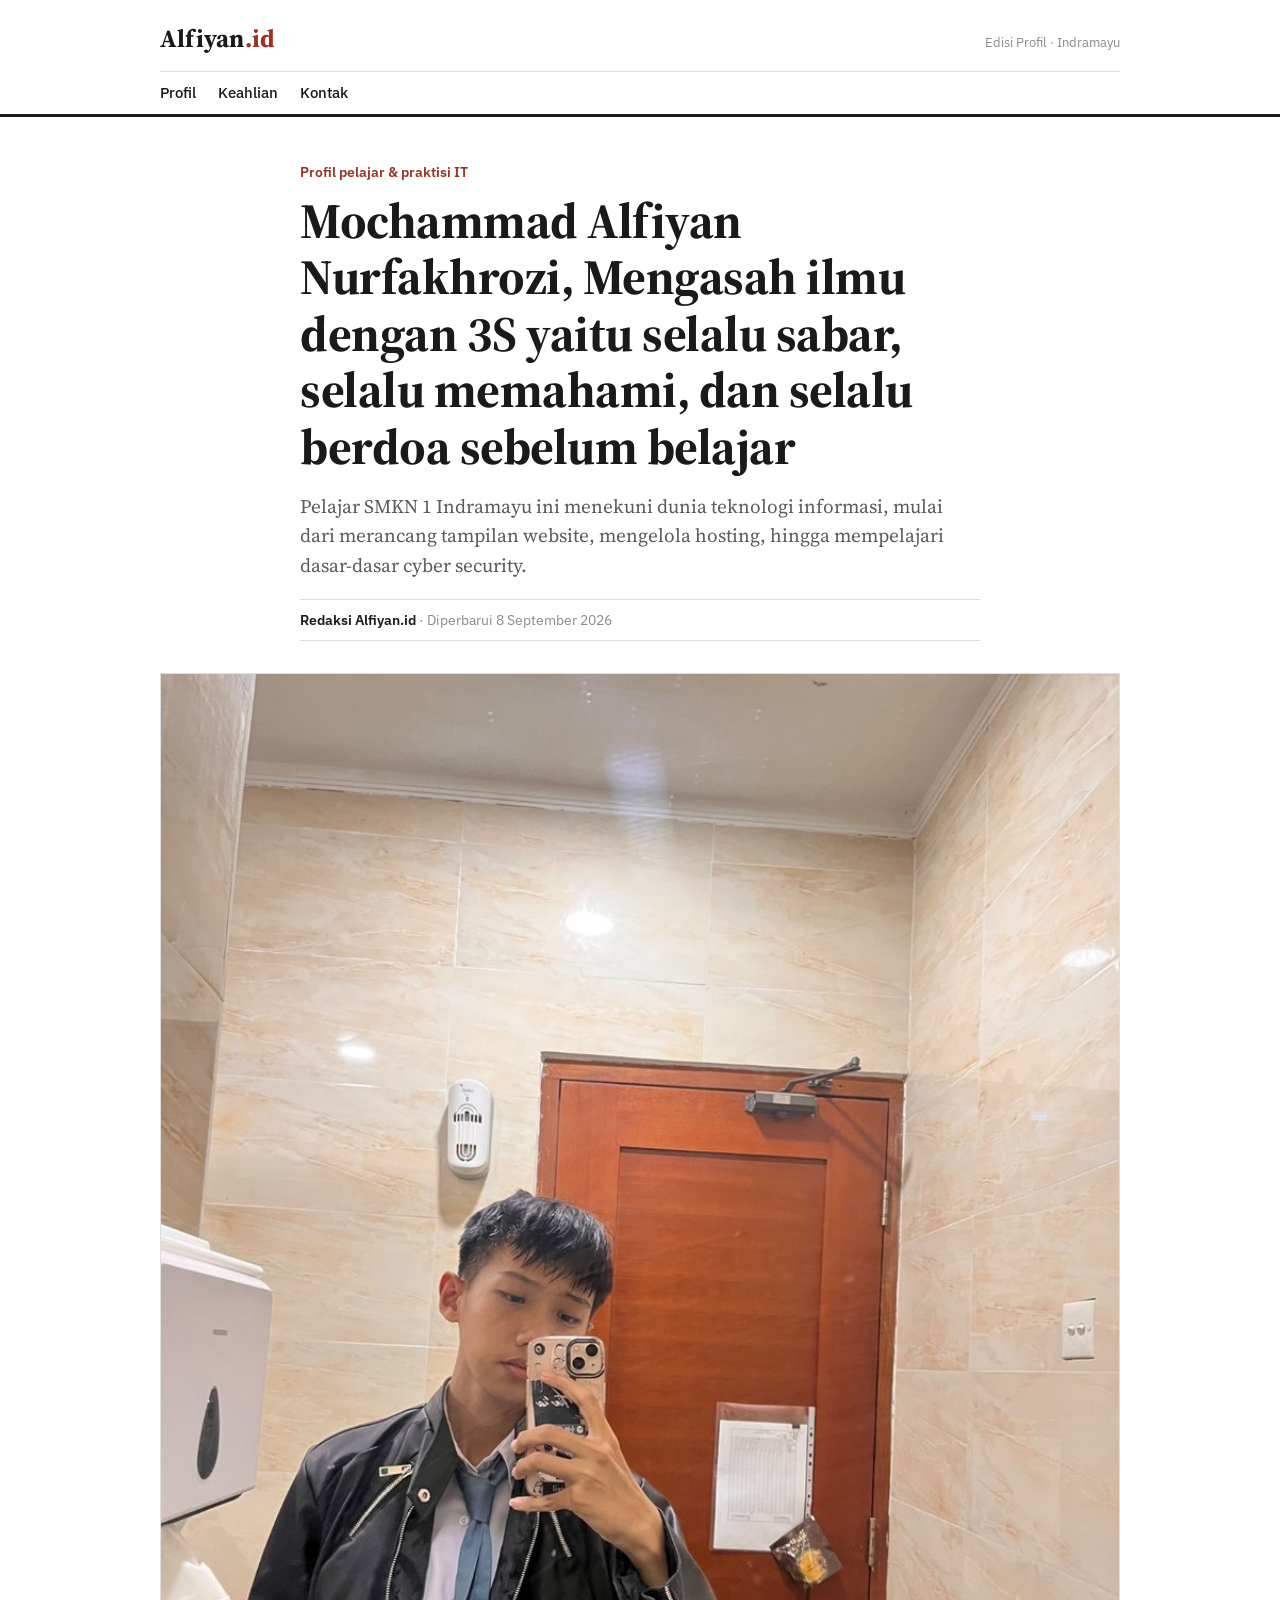
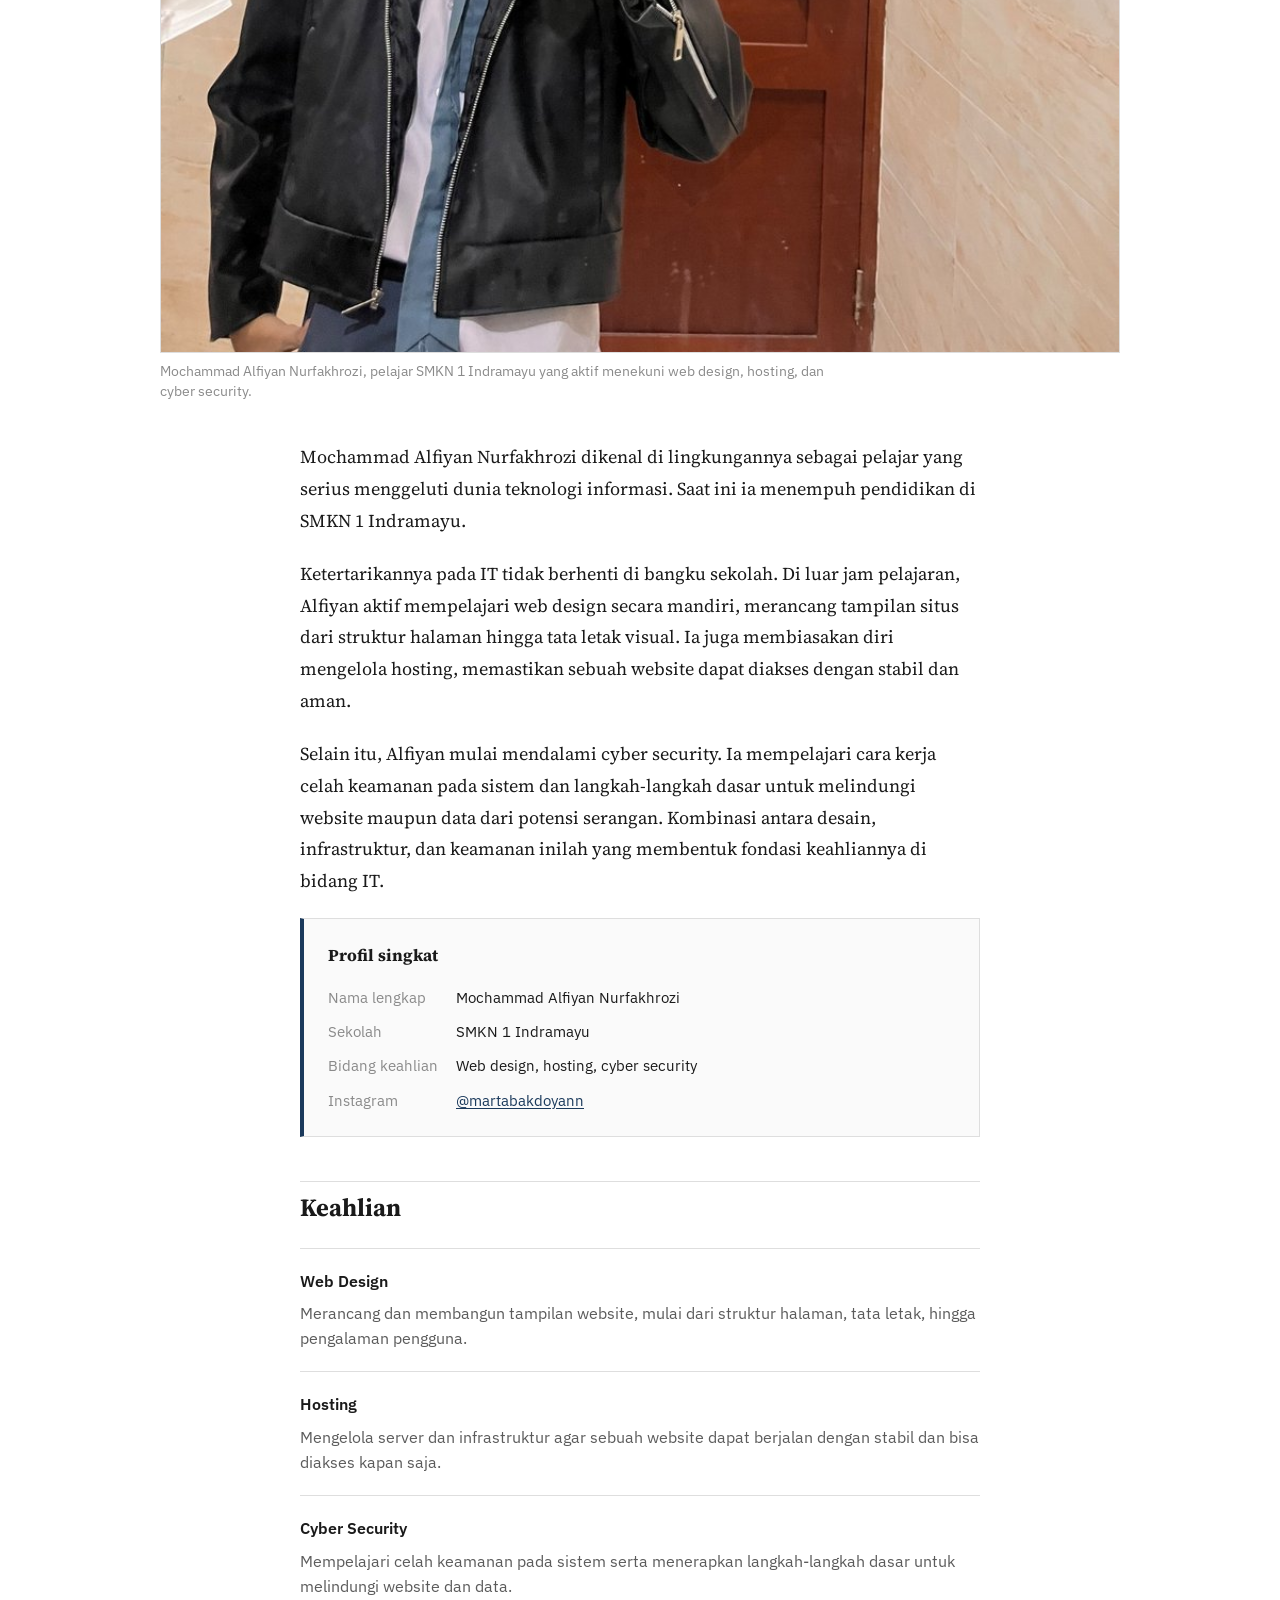
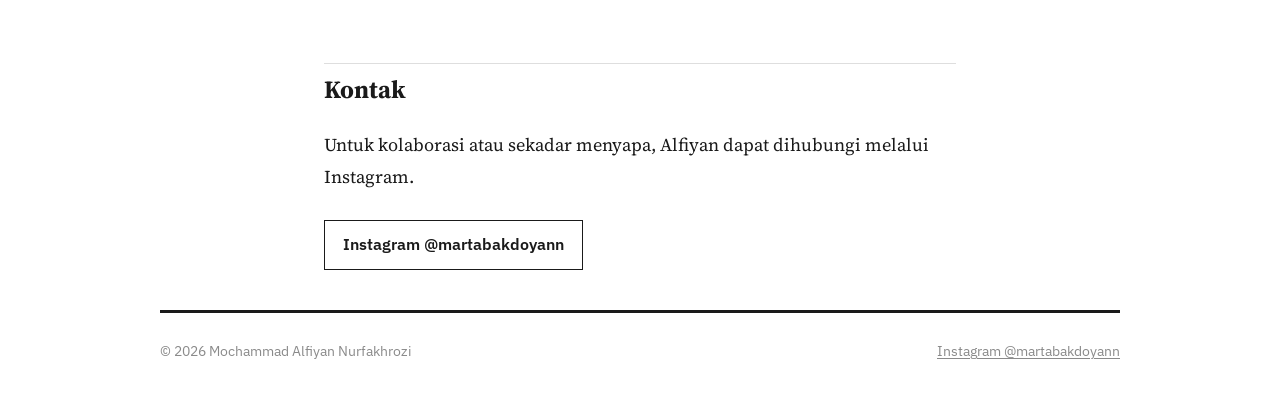
==== index.html @ fdc2bdf3 "Add files via upload" ====
<!DOCTYPE html>
<html lang="id">
<head>
<meta charset="UTF-8">
<meta name="viewport" content="width=device-width, initial-scale=1.0">
<title>Mochammad Alfiyan Nurfakhrozi — Web Designer & IT Specialist dari Indramayu</title>
<meta name="description" content="Profil Mochammad Alfiyan Nurfakhrozi, pelajar SMKN 1 Indramayu yang menekuni web design, hosting, dan cyber security.">
<meta name="robots" content="index, follow">
<meta name="author" content="Mochammad Alfiyan Nurfakhrozi">
<link rel="canonical" href="https://private.winkkpremmmmm.workers.dev/">

<!-- Open Graph -->
<meta property="og:type" content="profile">
<meta property="og:locale" content="id_ID">
<meta property="og:site_name" content="Alfiyan.id">
<meta property="og:title" content="Mochammad Alfiyan Nurfakhrozi — Web Designer & IT Specialist">
<meta property="og:description" content="Profil Mochammad Alfiyan Nurfakhrozi, pelajar SMKN 1 Indramayu yang menekuni web design, hosting, dan cyber security.">
<meta property="og:url" content="https://private.winkkpremmmmm.workers.dev/">
<meta property="og:image" content="https://private.winkkpremmmmm.workers.dev/alfiyan-og.jpg">
<meta property="og:image:width" content="1200">
<meta property="og:image:height" content="630">
<meta property="og:image:alt" content="Mochammad Alfiyan Nurfakhrozi, pelajar SMKN 1 Indramayu">
<meta property="profile:first_name" content="Mochammad Alfiyan">
<meta property="profile:last_name" content="Nurfakhrozi">

<!-- Twitter Card -->
<meta name="twitter:card" content="summary_large_image">
<meta name="twitter:title" content="Mochammad Alfiyan Nurfakhrozi — Web Designer & IT Specialist">
<meta name="twitter:description" content="Profil Mochammad Alfiyan Nurfakhrozi, pelajar SMKN 1 Indramayu yang menekuni web design, hosting, dan cyber security.">
<meta name="twitter:image" content="https://private.winkkpremmmmm.workers.dev/alfiyan-og.jpg">

<!-- Icon -->
<link rel="icon" type="image/svg+xml" href="/favicon.svg">

<!-- Fonts -->
<link rel="preconnect" href="https://fonts.googleapis.com">
<link rel="preconnect" href="https://fonts.gstatic.com" crossorigin>
<link href="https://fonts.googleapis.com/css2?family=Source+Serif+4:ital,wght@0,400;0,600;0,700;1,400&family=IBM+Plex+Sans:wght@400;500;600&display=swap" rel="stylesheet">

<link rel="stylesheet" href="style.css">

<!-- Structured data: Person -->
<script type="application/ld+json">
{
  "@context": "https://schema.org",
  "@type": "Person",
  "name": "Mochammad Alfiyan Nurfakhrozi",
  "url": "https://private.winkkpremmmmm.workers.dev/",
  "image": "https://private.winkkpremmmmm.workers.dev/alfiyan.jpg",
  "jobTitle": ["Web Designer", "IT Specialist"],
  "knowsAbout": ["Web Design", "Web Hosting", "Cyber Security", "Information Technology"],
  "alumniOf": {
    "@type": "EducationalOrganization",
    "name": "SMKN 1 Indramayu"
  },
  "sameAs": [
    "https://instagram.com/martabakdoyann"
  ]
}
</script>

<!-- Structured data: ImageObject (bantu indexing Google Images) -->
<script type="application/ld+json">
{
  "@context": "https://schema.org",
  "@type": "ImageObject",
  "contentUrl": "https://private.winkkpremmmmm.workers.dev/alfiyan.jpg",
  "name": "Mochammad Alfiyan Nurfakhrozi",
  "description": "Mochammad Alfiyan Nurfakhrozi, pelajar SMKN 1 Indramayu dan penggiat web design, hosting, serta cyber security.",
  "author": {
    "@type": "Person",
    "name": "Mochammad Alfiyan Nurfakhrozi"
  }
}
</script>
</head>
<body>

<a class="skip-link" href="#konten">Langsung ke konten</a>

<header class="masthead">
  <div class="container masthead__top">
    <a class="wordmark" href="/">Alfiyan<span>.id</span></a>
    <span class="masthead__meta">Edisi Profil · Indramayu</span>
  </div>
  <nav class="container" aria-label="Navigasi utama">
    <ul>
      <li><a href="#profil">Profil</a></li>
      <li><a href="#keahlian">Keahlian</a></li>
      <li><a href="#kontak">Kontak</a></li>
    </ul>
  </nav>
</header>

<main id="konten">
  <article class="article" id="profil">
    <div class="article__head">
      <p class="kicker">Profil pelajar & praktisi IT</p>
      <h1 class="headline">Mochammad Alfiyan Nurfakhrozi, Mengasah ilmu dengan 3S yaitu selalu sabar, selalu memahami, dan selalu berdoa sebelum belajar</h1>
      <p class="dek">Pelajar SMKN 1 Indramayu ini menekuni dunia teknologi informasi, mulai dari merancang tampilan website, mengelola hosting, hingga mempelajari dasar-dasar cyber security.</p>
      <p class="byline"><strong>Redaksi Alfiyan.id</strong> · Diperbarui 8 September 2026</p>
    </div>

    <figure class="hero">
      <img src="/alfiyan.jpg"
           width="900" height="1200"
           alt="Mochammad Alfiyan Nurfakhrozi, pelajar SMKN 1 Indramayu, berpose di depan cermin mengenakan jaket kulit hitam."
           loading="eager">
      <figcaption>Mochammad Alfiyan Nurfakhrozi, pelajar SMKN 1 Indramayu yang aktif menekuni web design, hosting, dan cyber security.</figcaption>
    </figure>

    <div class="article__body">
      <p>Mochammad Alfiyan Nurfakhrozi dikenal di lingkungannya sebagai pelajar yang serius menggeluti dunia teknologi informasi. Saat ini ia menempuh pendidikan di SMKN 1 Indramayu.</p>

      <p>Ketertarikannya pada IT tidak berhenti di bangku sekolah. Di luar jam pelajaran, Alfiyan aktif mempelajari web design secara mandiri, merancang tampilan situs dari struktur halaman hingga tata letak visual. Ia juga membiasakan diri mengelola hosting, memastikan sebuah website dapat diakses dengan stabil dan aman.</p>

      <p>Selain itu, Alfiyan mulai mendalami cyber security. Ia mempelajari cara kerja celah keamanan pada sistem dan langkah-langkah dasar untuk melindungi website maupun data dari potensi serangan. Kombinasi antara desain, infrastruktur, dan keamanan inilah yang membentuk fondasi keahliannya di bidang IT.</p>

      <div class="factbox">
        <h3>Profil singkat</h3>
        <dl>
          <dt>Nama lengkap</dt>
          <dd>Mochammad Alfiyan Nurfakhrozi</dd>
          <dt>Sekolah</dt>
          <dd>SMKN 1 Indramayu</dd>
          <dt>Bidang keahlian</dt>
          <dd>Web design, hosting, cyber security</dd>
          <dt>Instagram</dt>
          <dd><a href="https://instagram.com/martabakdoyann">@martabakdoyann</a></dd>
        </dl>
      </div>

      <h2 id="keahlian">Keahlian</h2>
      <ul class="skills">
        <li>
          <h3>Web Design</h3>
          <p>Merancang dan membangun tampilan website, mulai dari struktur halaman, tata letak, hingga pengalaman pengguna.</p>
        </li>
        <li>
          <h3>Hosting</h3>
          <p>Mengelola server dan infrastruktur agar sebuah website dapat berjalan dengan stabil dan bisa diakses kapan saja.</p>
        </li>
        <li>
          <h3>Cyber Security</h3>
          <p>Mempelajari celah keamanan pada sistem serta menerapkan langkah-langkah dasar untuk melindungi website dan data.</p>
        </li>
      </ul>
    </div>
  </article>

  <section class="contact container" id="kontak">
    <div class="article__body" style="max-width: var(--measure); margin: 0 auto 40px;">
      <h2 style="margin-top:0;">Kontak</h2>
      <p>Untuk kolaborasi atau sekadar menyapa, Alfiyan dapat dihubungi melalui Instagram.</p>
      <a class="ig-link" href="https://instagram.com/martabakdoyann" rel="me noopener">Instagram @martabakdoyann</a>
    </div>
  </section>
</main>

<footer class="site-footer container">
  <span>© 2026 Mochammad Alfiyan Nurfakhrozi</span>
  <a href="https://instagram.com/martabakdoyann">Instagram @martabakdoyann</a>
</footer>

</body>
</html>
---- style.css ----
/* ============================================================
   Alfiyan.id — stylesheet
   Broadsheet-inspired profile page. Palette: putih, navy, brick.
   ============================================================ */

:root {
  --bg: #ffffff;
  --ink: #1a1a1a;
  --ink-muted: #5b5b5b;
  --ink-faint: #8a8a8a;
  --rule: #dedede;
  --rule-strong: #1a1a1a;
  --navy: #1b3a5c;
  --navy-hover: #10263e;
  --brick: #9a3324;

  --serif: "Source Serif 4", Georgia, "Times New Roman", serif;
  --sans: "IBM Plex Sans", -apple-system, BlinkMacSystemFont, "Segoe UI", sans-serif;

  --measure: 680px;
  --wide: 960px;
}

* {
  box-sizing: border-box;
}

html {
  -webkit-text-size-adjust: 100%;
}

body {
  margin: 0;
  background: var(--bg);
  color: var(--ink);
  font-family: var(--serif);
  line-height: 1.5;
}

img {
  max-width: 100%;
  display: block;
}

a {
  color: var(--navy);
  text-decoration-thickness: 1px;
  text-underline-offset: 2px;
}

a:hover {
  color: var(--navy-hover);
}

.container {
  max-width: var(--wide);
  margin: 0 auto;
  padding: 0 24px;
}

/* ---------- Skip link ---------- */
.skip-link {
  position: absolute;
  left: -9999px;
  top: 0;
  background: var(--navy);
  color: #fff;
  padding: 10px 16px;
  z-index: 100;
  font-family: var(--sans);
}

.skip-link:focus {
  left: 16px;
  top: 16px;
}

/* ---------- Masthead ---------- */
.masthead {
  border-bottom: 3px solid var(--rule-strong);
}

.masthead__top {
  display: flex;
  align-items: baseline;
  justify-content: space-between;
  padding: 20px 0 14px;
  font-family: var(--sans);
}

.wordmark {
  font-family: var(--serif);
  font-weight: 700;
  font-size: 1.55rem;
  letter-spacing: 0.01em;
  color: var(--ink);
  text-decoration: none;
}

.wordmark span {
  color: var(--brick);
}

.masthead__meta {
  font-size: 0.82rem;
  color: var(--ink-faint);
}

.masthead nav {
  border-top: 1px solid var(--rule);
  padding: 10px 0;
}

.masthead nav ul {
  list-style: none;
  margin: 0;
  padding: 0;
  display: flex;
  gap: 22px;
  font-family: var(--sans);
  font-size: 0.92rem;
  font-weight: 500;
}

.masthead nav a {
  color: var(--ink);
  text-decoration: none;
}

.masthead nav a:hover {
  color: var(--navy);
  text-decoration: underline;
}

/* ---------- Article ---------- */
.article {
  padding: 44px 0 64px;
}

.article__head {
  max-width: var(--measure);
  margin: 0 auto 32px;
}

.kicker {
  font-family: var(--sans);
  font-size: 0.9rem;
  font-weight: 600;
  color: var(--brick);
  margin: 0 0 10px;
}

.headline {
  font-family: var(--serif);
  font-weight: 700;
  font-size: clamp(2rem, 4.6vw, 3.1rem);
  line-height: 1.14;
  margin: 0 0 16px;
  letter-spacing: -0.01em;
}

.dek {
  font-family: var(--serif);
  font-size: 1.2rem;
  color: var(--ink-muted);
  line-height: 1.55;
  margin: 0 0 18px;
}

.byline {
  font-family: var(--sans);
  font-size: 0.85rem;
  color: var(--ink-faint);
  border-top: 1px solid var(--rule);
  border-bottom: 1px solid var(--rule);
  padding: 10px 0;
}

.byline strong {
  color: var(--ink);
  font-weight: 600;
}

/* ---------- Hero photo ---------- */
.hero {
  max-width: var(--wide);
  margin: 0 auto 40px;
}

.hero img {
  width: 100%;
  height: auto;
  border: 1px solid var(--rule);
}

.hero figcaption {
  font-family: var(--sans);
  font-size: 0.85rem;
  color: var(--ink-faint);
  padding-top: 8px;
  max-width: var(--measure);
}

/* ---------- Body copy ---------- */
.article__body {
  max-width: var(--measure);
  margin: 0 auto;
  font-size: 1.13rem;
  line-height: 1.75;
}

.article__body p {
  margin: 0 0 22px;
}

.article__body h2 {
  font-family: var(--serif);
  font-weight: 700;
  font-size: 1.55rem;
  margin: 44px 0 18px;
  padding-top: 4px;
  border-top: 1px solid var(--rule);
}

/* ---------- Fact box ---------- */
.factbox {
  font-family: var(--sans);
  border: 1px solid var(--rule);
  border-left: 4px solid var(--navy);
  padding: 22px 24px;
  margin: 8px 0 36px;
  background: #fafafa;
}

.factbox h3 {
  font-family: var(--serif);
  font-size: 1.05rem;
  margin: 0 0 14px;
}

.factbox dl {
  margin: 0;
  display: grid;
  grid-template-columns: auto 1fr;
  gap: 8px 18px;
  font-size: 0.94rem;
}

.factbox dt {
  color: var(--ink-faint);
}

.factbox dd {
  margin: 0;
  color: var(--ink);
}

/* ---------- Skills list ---------- */
.skills {
  list-style: none;
  margin: 0;
  padding: 0;
  display: grid;
  gap: 20px;
}

.skills li {
  border-top: 1px solid var(--rule);
  padding-top: 18px;
}

.skills h3 {
  font-family: var(--sans);
  font-size: 1.02rem;
  font-weight: 600;
  margin: 0 0 6px;
}

.skills p {
  font-family: var(--sans);
  font-size: 0.98rem;
  color: var(--ink-muted);
  margin: 0;
  line-height: 1.6;
}

/* ---------- Contact / social ---------- */
.contact {
  max-width: var(--measure);
  margin: 0 auto;
}

.ig-link {
  display: inline-flex;
  align-items: center;
  gap: 8px;
  font-family: var(--sans);
  font-weight: 600;
  font-size: 0.98rem;
  color: var(--ink);
  border: 1px solid var(--rule-strong);
  padding: 10px 18px;
  text-decoration: none;
  margin-top: 6px;
}

.ig-link:hover {
  background: var(--ink);
  color: #fff;
}

/* ---------- Footer ---------- */
.site-footer {
  border-top: 3px solid var(--rule-strong);
  padding: 28px 0 40px;
  font-family: var(--sans);
  font-size: 0.85rem;
  color: var(--ink-faint);
  display: flex;
  flex-wrap: wrap;
  gap: 10px 24px;
  justify-content: space-between;
}

.site-footer a {
  color: var(--ink-faint);
}

/* ---------- Focus states ---------- */
a:focus-visible,
.ig-link:focus-visible {
  outline: 2px solid var(--navy);
  outline-offset: 2px;
}

/* ---------- Reduced motion ---------- */
@media (prefers-reduced-motion: reduce) {
  * {
    scroll-behavior: auto !important;
  }
}

html {
  scroll-behavior: smooth;
}

/* ---------- Responsive ---------- */
@media (max-width: 640px) {
  .masthead__top {
    flex-direction: column;
    align-items: flex-start;
    gap: 4px;
  }

  .masthead nav ul {
    gap: 14px;
    flex-wrap: wrap;
  }

  .factbox dl {
    grid-template-columns: 1fr;
    gap: 2px 0;
  }

  .factbox dd {
    margin-bottom: 8px;
  }

  .site-footer {
    flex-direction: column;
  }
}
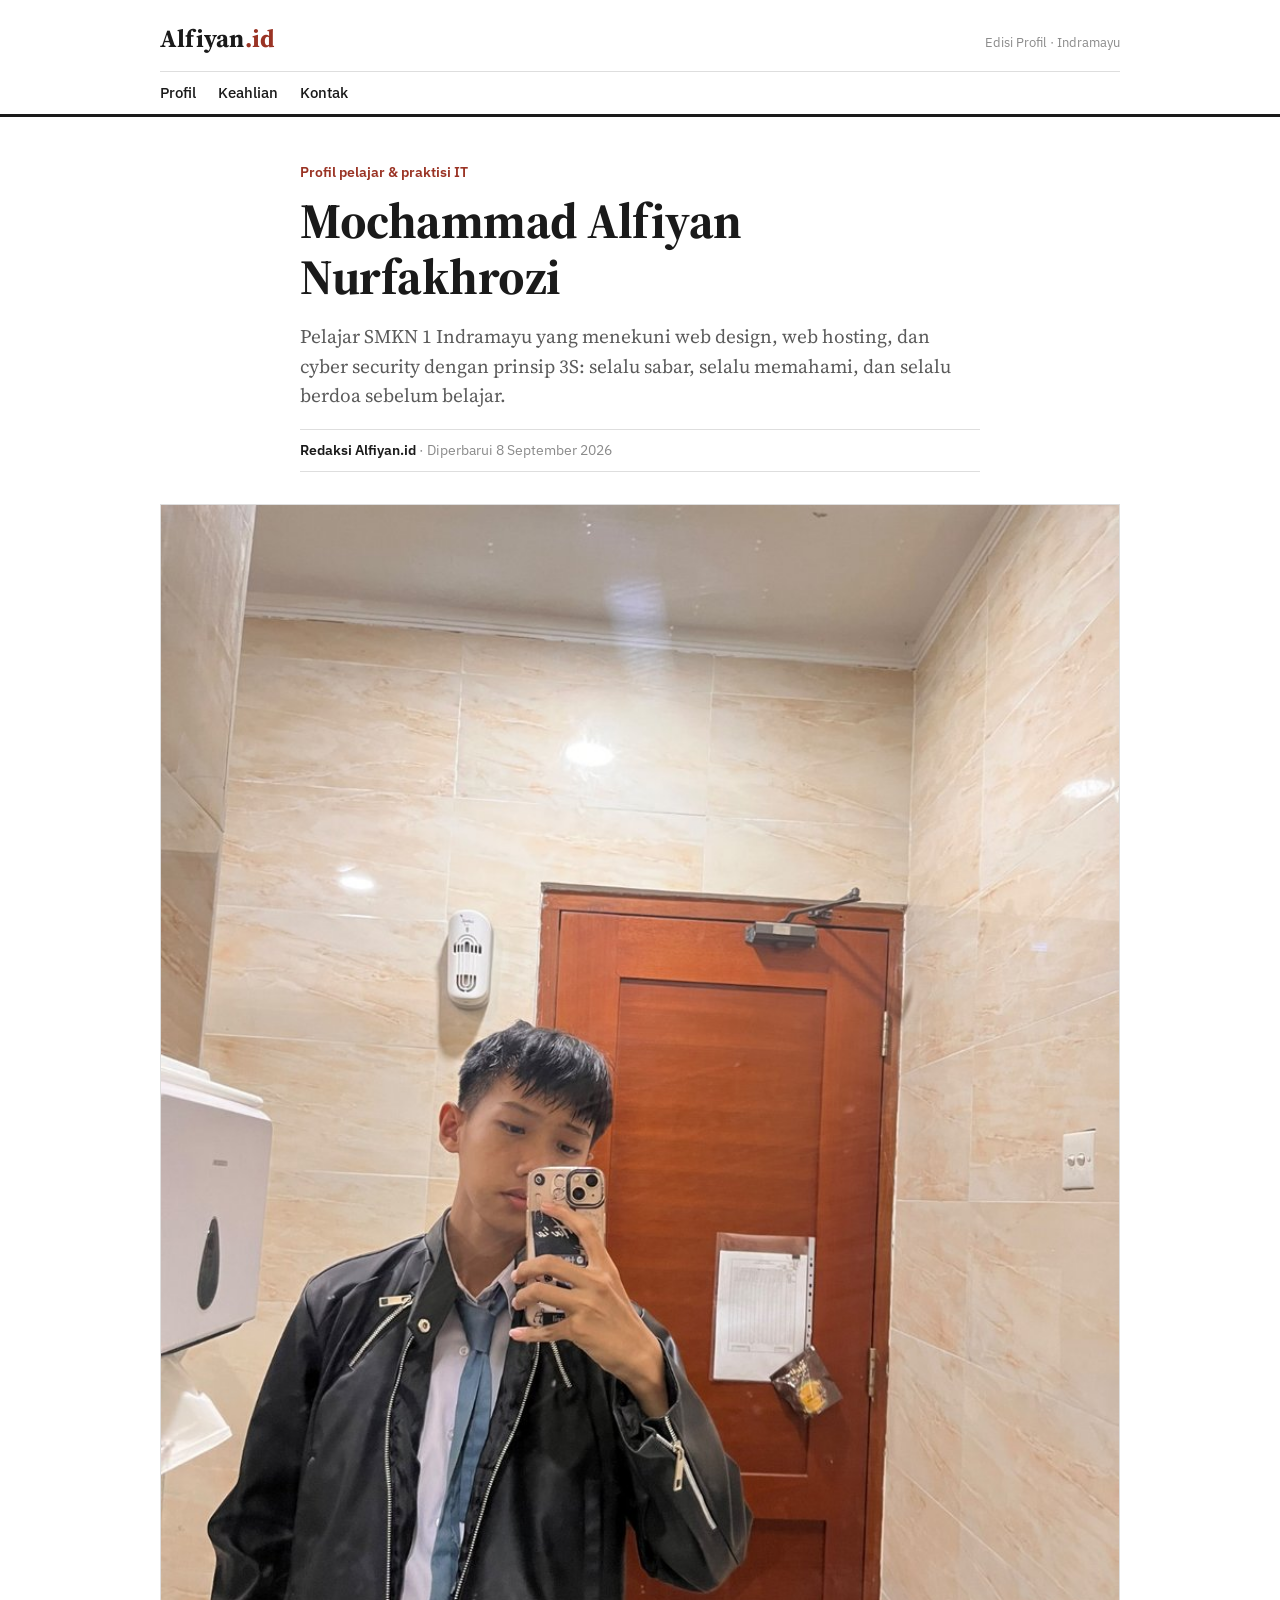
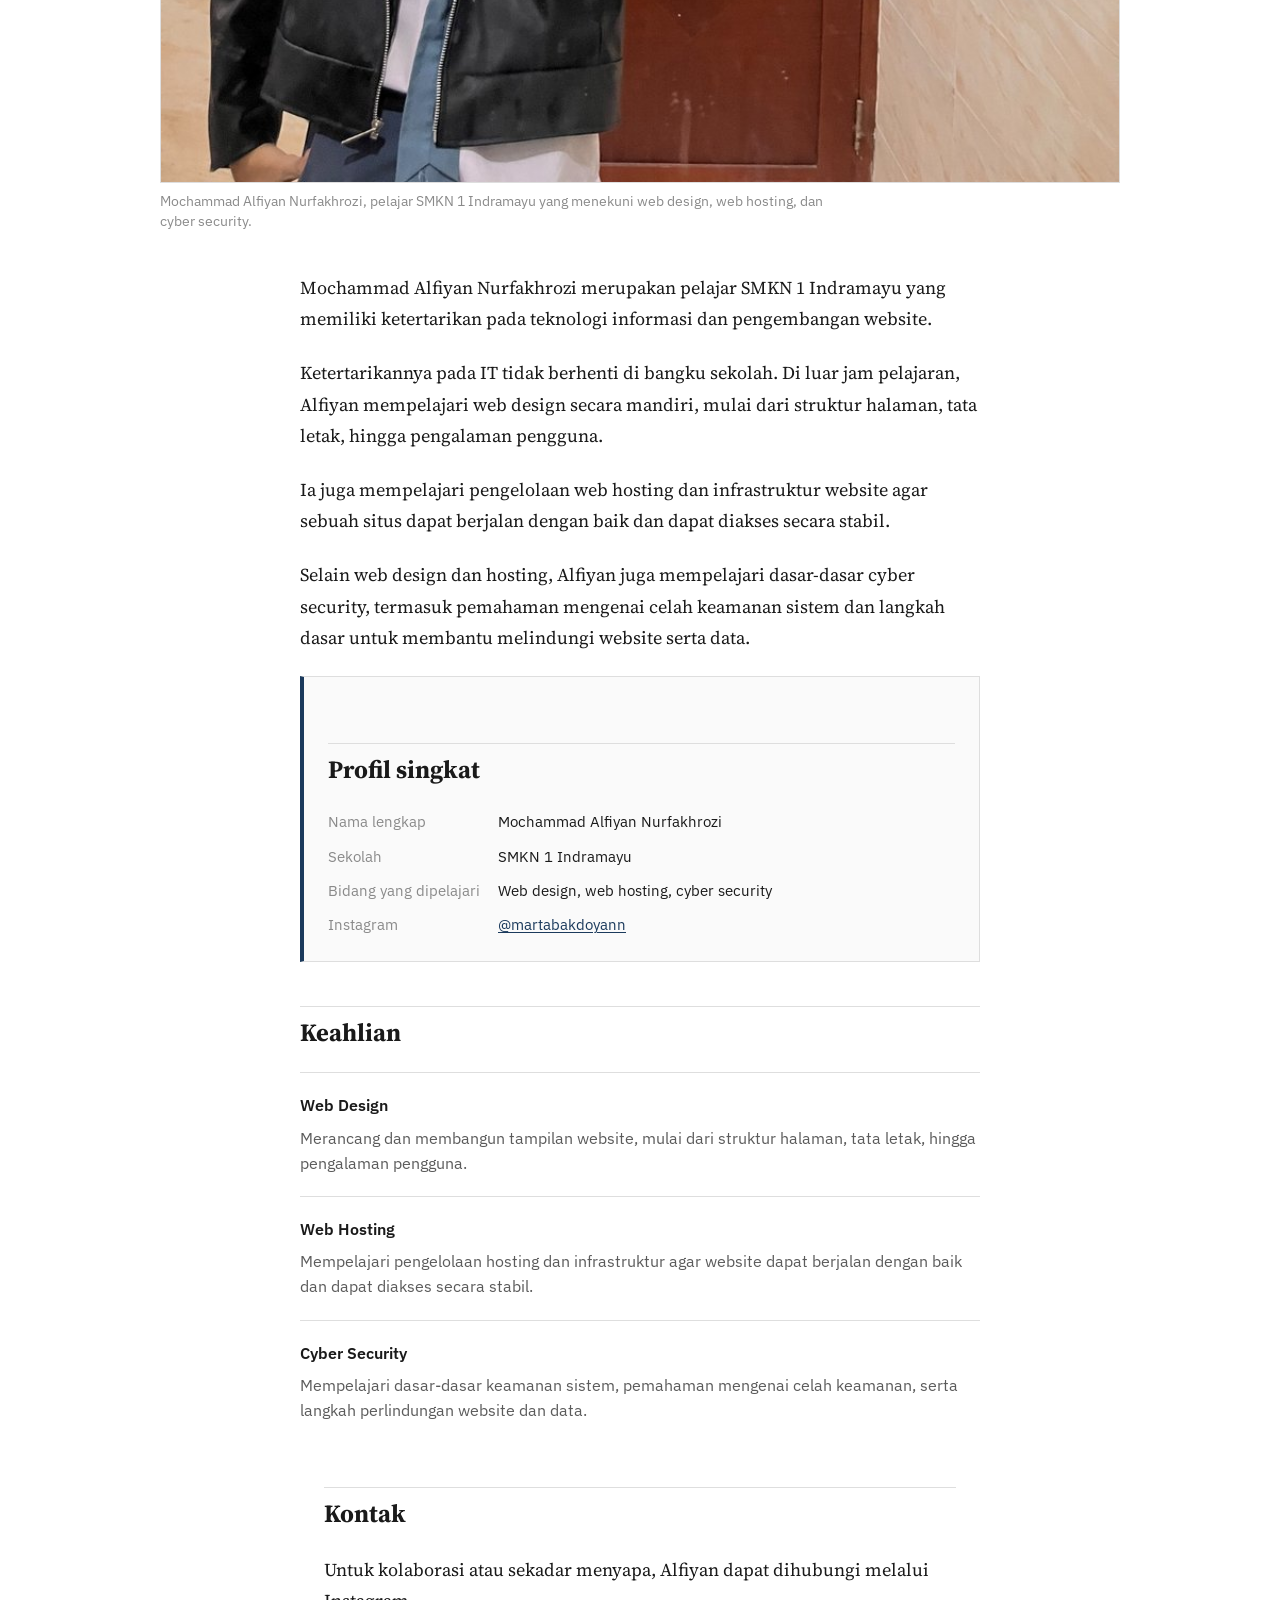
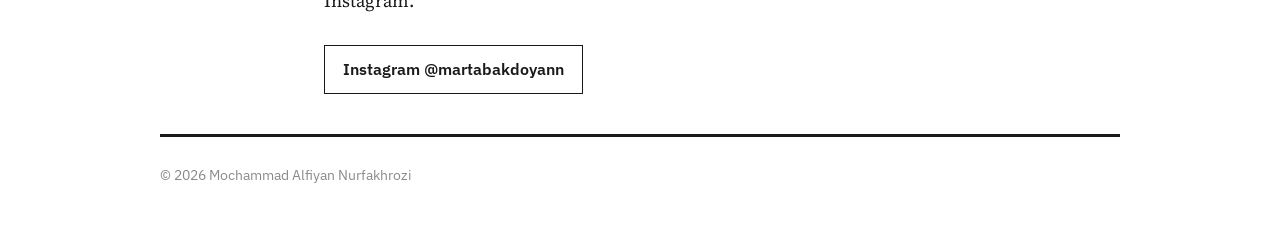
==== commit 1ba2e873: "Create index.html" ====
--- a/index.html
+++ b/index.html
@@ -1,166 +1,282 @@
-<!DOCTYPE html>
-<html lang="id">
+<!DOCTYPE html><html lang="id">
 <head>
 <meta charset="UTF-8">
-<meta name="viewport" content="width=device-width, initial-scale=1.0">
-<title>Mochammad Alfiyan Nurfakhrozi — Web Designer & IT Specialist dari Indramayu</title>
-<meta name="description" content="Profil Mochammad Alfiyan Nurfakhrozi, pelajar SMKN 1 Indramayu yang menekuni web design, hosting, dan cyber security.">
+<meta name="viewport" content="width=device-width, initial-scale=1.0"><title>Mochammad Alfiyan Nurfakhrozi — Web Designer & IT Specialist dari Indramayu</title><meta name="description" content="Profil Mochammad Alfiyan Nurfakhrozi, pelajar SMKN 1 Indramayu yang menekuni web design, web hosting, dan cyber security.">
 <meta name="robots" content="index, follow">
-<meta name="author" content="Mochammad Alfiyan Nurfakhrozi">
-<link rel="canonical" href="https://private.winkkpremmmmm.workers.dev/">
-
-<!-- Open Graph -->
-<meta property="og:type" content="profile">
+<meta name="author" content="Mochammad Alfiyan Nurfakhrozi"><link rel="canonical" href="https://private.winkkpremmmmm.workers.dev/"><!-- Open Graph --><meta property="og:type" content="profile">
 <meta property="og:locale" content="id_ID">
 <meta property="og:site_name" content="Alfiyan.id">
 <meta property="og:title" content="Mochammad Alfiyan Nurfakhrozi — Web Designer & IT Specialist">
-<meta property="og:description" content="Profil Mochammad Alfiyan Nurfakhrozi, pelajar SMKN 1 Indramayu yang menekuni web design, hosting, dan cyber security.">
+<meta property="og:description" content="Profil Mochammad Alfiyan Nurfakhrozi, pelajar SMKN 1 Indramayu yang menekuni web design, web hosting, dan cyber security.">
 <meta property="og:url" content="https://private.winkkpremmmmm.workers.dev/">
 <meta property="og:image" content="https://private.winkkpremmmmm.workers.dev/alfiyan-og.jpg">
 <meta property="og:image:width" content="1200">
 <meta property="og:image:height" content="630">
-<meta property="og:image:alt" content="Mochammad Alfiyan Nurfakhrozi, pelajar SMKN 1 Indramayu">
-<meta property="profile:first_name" content="Mochammad Alfiyan">
-<meta property="profile:last_name" content="Nurfakhrozi">
-
-<!-- Twitter Card -->
-<meta name="twitter:card" content="summary_large_image">
+<meta property="og:image:alt" content="Mochammad Alfiyan Nurfakhrozi, pelajar SMKN 1 Indramayu"><meta property="profile:first_name" content="Mochammad Alfiyan">
+<meta property="profile:last_name" content="Nurfakhrozi"><!-- Twitter Card --><meta name="twitter:card" content="summary_large_image">
 <meta name="twitter:title" content="Mochammad Alfiyan Nurfakhrozi — Web Designer & IT Specialist">
-<meta name="twitter:description" content="Profil Mochammad Alfiyan Nurfakhrozi, pelajar SMKN 1 Indramayu yang menekuni web design, hosting, dan cyber security.">
-<meta name="twitter:image" content="https://private.winkkpremmmmm.workers.dev/alfiyan-og.jpg">
-
-<!-- Icon -->
-<link rel="icon" type="image/svg+xml" href="/favicon.svg">
-
-<!-- Fonts -->
-<link rel="preconnect" href="https://fonts.googleapis.com">
+<meta name="twitter:description" content="Profil Mochammad Alfiyan Nurfakhrozi, pelajar SMKN 1 Indramayu yang menekuni web design, web hosting, dan cyber security.">
+<meta name="twitter:image" content="https://private.winkkpremmmmm.workers.dev/alfiyan-og.jpg"><!-- Icon --><link rel="icon" type="image/svg+xml" href="/favicon.svg"><!-- Fonts --><link rel="preconnect" href="https://fonts.googleapis.com">
 <link rel="preconnect" href="https://fonts.gstatic.com" crossorigin>
-<link href="https://fonts.googleapis.com/css2?family=Source+Serif+4:ital,wght@0,400;0,600;0,700;1,400&family=IBM+Plex+Sans:wght@400;500;600&display=swap" rel="stylesheet">
-
-<link rel="stylesheet" href="style.css">
-
-<!-- Structured data: Person -->
-<script type="application/ld+json">
+<link href="https://fonts.googleapis.com/css2?family=Source+Serif+4:ital,wght@0,400;0,600;0,700;1,400&family=IBM+Plex+Sans:wght@400;500;600&display=swap" rel="stylesheet"><link rel="stylesheet" href="style.css"><!-- Structured Data --><script type="application/ld+json">
 {
   "@context": "https://schema.org",
-  "@type": "Person",
-  "name": "Mochammad Alfiyan Nurfakhrozi",
-  "url": "https://private.winkkpremmmmm.workers.dev/",
-  "image": "https://private.winkkpremmmmm.workers.dev/alfiyan.jpg",
-  "jobTitle": ["Web Designer", "IT Specialist"],
-  "knowsAbout": ["Web Design", "Web Hosting", "Cyber Security", "Information Technology"],
-  "alumniOf": {
-    "@type": "EducationalOrganization",
-    "name": "SMKN 1 Indramayu"
-  },
-  "sameAs": [
-    "https://instagram.com/martabakdoyann"
+  "@graph": [
+
+    {
+      "@type": "WebPage",
+      "@id": "https://private.winkkpremmmmm.workers.dev/#webpage",
+      "url": "https://private.winkkpremmmmm.workers.dev/",
+      "name": "Mochammad Alfiyan Nurfakhrozi — Web Designer & IT Specialist dari Indramayu",
+      "description": "Profil Mochammad Alfiyan Nurfakhrozi, pelajar SMKN 1 Indramayu yang menekuni web design, web hosting, dan cyber security.",
+      "inLanguage": "id-ID",
+      "dateModified": "2026-09-08",
+      "mainEntity": {
+        "@id": "https://private.winkkpremmmmm.workers.dev/#person"
+      },
+      "primaryImageOfPage": {
+        "@id": "https://private.winkkpremmmmm.workers.dev/#image"
+      }
+    },
+
+    {
+      "@type": "Person",
+      "@id": "https://private.winkkpremmmmm.workers.dev/#person",
+      "name": "Mochammad Alfiyan Nurfakhrozi",
+      "url": "https://private.winkkpremmmmm.workers.dev/",
+      "image": {
+        "@id": "https://private.winkkpremmmmm.workers.dev/#image"
+      },
+      "jobTitle": "Web Designer & IT Specialist",
+      "description": "Pelajar SMKN 1 Indramayu yang menekuni web design, web hosting, dan cyber security.",
+      "knowsAbout": [
+        "Web Design",
+        "Web Hosting",
+        "Cyber Security",
+        "Information Technology"
+      ],
+      "affiliation": {
+        "@type": "EducationalOrganization",
+        "name": "SMKN 1 Indramayu"
+      },
+      "sameAs": [
+        "https://instagram.com/martabakdoyann"
+      ]
+    },
+
+    {
+      "@type": "ImageObject",
+      "@id": "https://private.winkkpremmmmm.workers.dev/#image",
+      "contentUrl": "https://private.winkkpremmmmm.workers.dev/alfiyan.jpg",
+      "url": "https://private.winkkpremmmmm.workers.dev/alfiyan.jpg",
+      "name": "Mochammad Alfiyan Nurfakhrozi",
+      "description": "Foto Mochammad Alfiyan Nurfakhrozi, pelajar SMKN 1 Indramayu.",
+      "author": {
+        "@id": "https://private.winkkpremmmmm.workers.dev/#person"
+      }
+    }
+
   ]
 }
-</script>
-
-<!-- Structured data: ImageObject (bantu indexing Google Images) -->
-<script type="application/ld+json">
-{
-  "@context": "https://schema.org",
-  "@type": "ImageObject",
-  "contentUrl": "https://private.winkkpremmmmm.workers.dev/alfiyan.jpg",
-  "name": "Mochammad Alfiyan Nurfakhrozi",
-  "description": "Mochammad Alfiyan Nurfakhrozi, pelajar SMKN 1 Indramayu dan penggiat web design, hosting, serta cyber security.",
-  "author": {
-    "@type": "Person",
-    "name": "Mochammad Alfiyan Nurfakhrozi"
-  }
-}
-</script>
-</head>
-<body>
-
-<a class="skip-link" href="#konten">Langsung ke konten</a>
-
-<header class="masthead">
-  <div class="container masthead__top">
-    <a class="wordmark" href="/">Alfiyan<span>.id</span></a>
-    <span class="masthead__meta">Edisi Profil · Indramayu</span>
-  </div>
-  <nav class="container" aria-label="Navigasi utama">
+</script></head><body><a class="skip-link" href="#konten">Langsung ke konten</a>
+
+<header class="masthead">  <div class="container masthead__top">
+    <a class="wordmark" href="/" aria-label="Alfiyan.id — Beranda">
+      Alfiyan<span>.id</span>
+    </a><span class="masthead__meta">
+  Edisi Profil · Indramayu
+</span>
+
+  </div>  <nav class="container" aria-label="Navigasi utama">
     <ul>
       <li><a href="#profil">Profil</a></li>
       <li><a href="#keahlian">Keahlian</a></li>
       <li><a href="#kontak">Kontak</a></li>
     </ul>
-  </nav>
-</header>
-
-<main id="konten">
-  <article class="article" id="profil">
-    <div class="article__head">
-      <p class="kicker">Profil pelajar & praktisi IT</p>
-      <h1 class="headline">Mochammad Alfiyan Nurfakhrozi, Mengasah ilmu dengan 3S yaitu selalu sabar, selalu memahami, dan selalu berdoa sebelum belajar</h1>
-      <p class="dek">Pelajar SMKN 1 Indramayu ini menekuni dunia teknologi informasi, mulai dari merancang tampilan website, mengelola hosting, hingga mempelajari dasar-dasar cyber security.</p>
-      <p class="byline"><strong>Redaksi Alfiyan.id</strong> · Diperbarui 8 September 2026</p>
-    </div>
-
-    <figure class="hero">
-      <img src="/alfiyan.jpg"
-           width="900" height="1200"
-           alt="Mochammad Alfiyan Nurfakhrozi, pelajar SMKN 1 Indramayu, berpose di depan cermin mengenakan jaket kulit hitam."
-           loading="eager">
-      <figcaption>Mochammad Alfiyan Nurfakhrozi, pelajar SMKN 1 Indramayu yang aktif menekuni web design, hosting, dan cyber security.</figcaption>
-    </figure>
-
-    <div class="article__body">
-      <p>Mochammad Alfiyan Nurfakhrozi dikenal di lingkungannya sebagai pelajar yang serius menggeluti dunia teknologi informasi. Saat ini ia menempuh pendidikan di SMKN 1 Indramayu.</p>
-
-      <p>Ketertarikannya pada IT tidak berhenti di bangku sekolah. Di luar jam pelajaran, Alfiyan aktif mempelajari web design secara mandiri, merancang tampilan situs dari struktur halaman hingga tata letak visual. Ia juga membiasakan diri mengelola hosting, memastikan sebuah website dapat diakses dengan stabil dan aman.</p>
-
-      <p>Selain itu, Alfiyan mulai mendalami cyber security. Ia mempelajari cara kerja celah keamanan pada sistem dan langkah-langkah dasar untuk melindungi website maupun data dari potensi serangan. Kombinasi antara desain, infrastruktur, dan keamanan inilah yang membentuk fondasi keahliannya di bidang IT.</p>
-
-      <div class="factbox">
-        <h3>Profil singkat</h3>
-        <dl>
-          <dt>Nama lengkap</dt>
-          <dd>Mochammad Alfiyan Nurfakhrozi</dd>
-          <dt>Sekolah</dt>
-          <dd>SMKN 1 Indramayu</dd>
-          <dt>Bidang keahlian</dt>
-          <dd>Web design, hosting, cyber security</dd>
-          <dt>Instagram</dt>
-          <dd><a href="https://instagram.com/martabakdoyann">@martabakdoyann</a></dd>
-        </dl>
-      </div>
-
-      <h2 id="keahlian">Keahlian</h2>
-      <ul class="skills">
-        <li>
-          <h3>Web Design</h3>
-          <p>Merancang dan membangun tampilan website, mulai dari struktur halaman, tata letak, hingga pengalaman pengguna.</p>
-        </li>
-        <li>
-          <h3>Hosting</h3>
-          <p>Mengelola server dan infrastruktur agar sebuah website dapat berjalan dengan stabil dan bisa diakses kapan saja.</p>
-        </li>
-        <li>
-          <h3>Cyber Security</h3>
-          <p>Mempelajari celah keamanan pada sistem serta menerapkan langkah-langkah dasar untuk melindungi website dan data.</p>
-        </li>
-      </ul>
-    </div>
-  </article>
-
-  <section class="contact container" id="kontak">
-    <div class="article__body" style="max-width: var(--measure); margin: 0 auto 40px;">
-      <h2 style="margin-top:0;">Kontak</h2>
-      <p>Untuk kolaborasi atau sekadar menyapa, Alfiyan dapat dihubungi melalui Instagram.</p>
-      <a class="ig-link" href="https://instagram.com/martabakdoyann" rel="me noopener">Instagram @martabakdoyann</a>
-    </div>
-  </section>
-</main>
-
-<footer class="site-footer container">
-  <span>© 2026 Mochammad Alfiyan Nurfakhrozi</span>
-  <a href="https://instagram.com/martabakdoyann">Instagram @martabakdoyann</a>
-</footer>
-
-</body>
+  </nav></header><main id="konten">  <article class="article" id="profil"><div class="article__head">
+
+  <p class="kicker">
+    Profil pelajar & praktisi IT
+  </p>
+
+  <h1 class="headline">
+    Mochammad Alfiyan Nurfakhrozi
+  </h1>
+
+  <p class="dek">
+    Pelajar SMKN 1 Indramayu yang menekuni web design,
+    web hosting, dan cyber security dengan prinsip 3S:
+    selalu sabar, selalu memahami, dan selalu berdoa sebelum belajar.
+  </p>
+
+  <p class="byline">
+    <strong>Redaksi Alfiyan.id</strong>
+    · Diperbarui 8 September 2026
+  </p>
+
+</div>
+
+<figure class="hero">
+
+  <img
+    src="/alfiyan.jpg"
+    width="900"
+    height="1200"
+    alt="Mochammad Alfiyan Nurfakhrozi, pelajar SMKN 1 Indramayu"
+    loading="eager"
+    fetchpriority="high"
+  >
+
+  <figcaption>
+    Mochammad Alfiyan Nurfakhrozi, pelajar SMKN 1 Indramayu
+    yang menekuni web design, web hosting, dan cyber security.
+  </figcaption>
+
+</figure>
+
+<div class="article__body">
+
+  <p>
+    Mochammad Alfiyan Nurfakhrozi merupakan pelajar
+    SMKN 1 Indramayu yang memiliki ketertarikan pada
+    teknologi informasi dan pengembangan website.
+  </p>
+
+  <p>
+    Ketertarikannya pada IT tidak berhenti di bangku sekolah.
+    Di luar jam pelajaran, Alfiyan mempelajari web design
+    secara mandiri, mulai dari struktur halaman, tata letak,
+    hingga pengalaman pengguna.
+  </p>
+
+  <p>
+    Ia juga mempelajari pengelolaan web hosting dan
+    infrastruktur website agar sebuah situs dapat berjalan
+    dengan baik dan dapat diakses secara stabil.
+  </p>
+
+  <p>
+    Selain web design dan hosting, Alfiyan juga mempelajari
+    dasar-dasar cyber security, termasuk pemahaman mengenai
+    celah keamanan sistem dan langkah dasar untuk membantu
+    melindungi website serta data.
+  </p>
+
+  <div class="factbox">
+
+    <h2>Profil singkat</h2>
+
+    <dl>
+
+      <dt>Nama lengkap</dt>
+      <dd>Mochammad Alfiyan Nurfakhrozi</dd>
+
+      <dt>Sekolah</dt>
+      <dd>SMKN 1 Indramayu</dd>
+
+      <dt>Bidang yang dipelajari</dt>
+      <dd>Web design, web hosting, cyber security</dd>
+
+      <dt>Instagram</dt>
+      <dd>
+        <a
+          href="https://instagram.com/martabakdoyann"
+          rel="me noopener"
+          target="_blank"
+        >
+          @martabakdoyann
+        </a>
+      </dd>
+
+    </dl>
+
+  </div>
+
+  <h2 id="keahlian">
+    Keahlian
+  </h2>
+
+  <ul class="skills">
+
+    <li>
+
+      <h3>Web Design</h3>
+
+      <p>
+        Merancang dan membangun tampilan website,
+        mulai dari struktur halaman, tata letak,
+        hingga pengalaman pengguna.
+      </p>
+
+    </li>
+
+    <li>
+
+      <h3>Web Hosting</h3>
+
+      <p>
+        Mempelajari pengelolaan hosting dan infrastruktur
+        agar website dapat berjalan dengan baik dan
+        dapat diakses secara stabil.
+      </p>
+
+    </li>
+
+    <li>
+
+      <h3>Cyber Security</h3>
+
+      <p>
+        Mempelajari dasar-dasar keamanan sistem,
+        pemahaman mengenai celah keamanan,
+        serta langkah perlindungan website dan data.
+      </p>
+
+    </li>
+
+  </ul>
+
+</div>
+
+  </article>  <section
+    class="contact container"
+    id="kontak"
+    aria-labelledby="judul-kontak"
+  ><div
+  class="article__body"
+  style="max-width: var(--measure); margin: 0 auto 40px;"
+>
+
+  <h2 id="judul-kontak" style="margin-top:0;">
+    Kontak
+  </h2>
+
+  <p>
+    Untuk kolaborasi atau sekadar menyapa,
+    Alfiyan dapat dihubungi melalui Instagram.
+  </p>
+
+  <a
+    class="ig-link"
+    href="https://instagram.com/martabakdoyann"
+    rel="me noopener"
+    target="_blank"
+  >
+    Instagram @martabakdoyann
+  </a>
+
+</div>
+
+  </section></main><footer class="site-footer container">  <span>
+    © 2026 Mochammad Alfiyan Nurfakhrozi
+  </span><a
+href="https://instagram.com/martabakdoyann"
+rel="me noopener"
+target="_blank"
+
+«»
+
+Instagram @martabakdoyann
+
+  </a></footer></body>
 </html>
